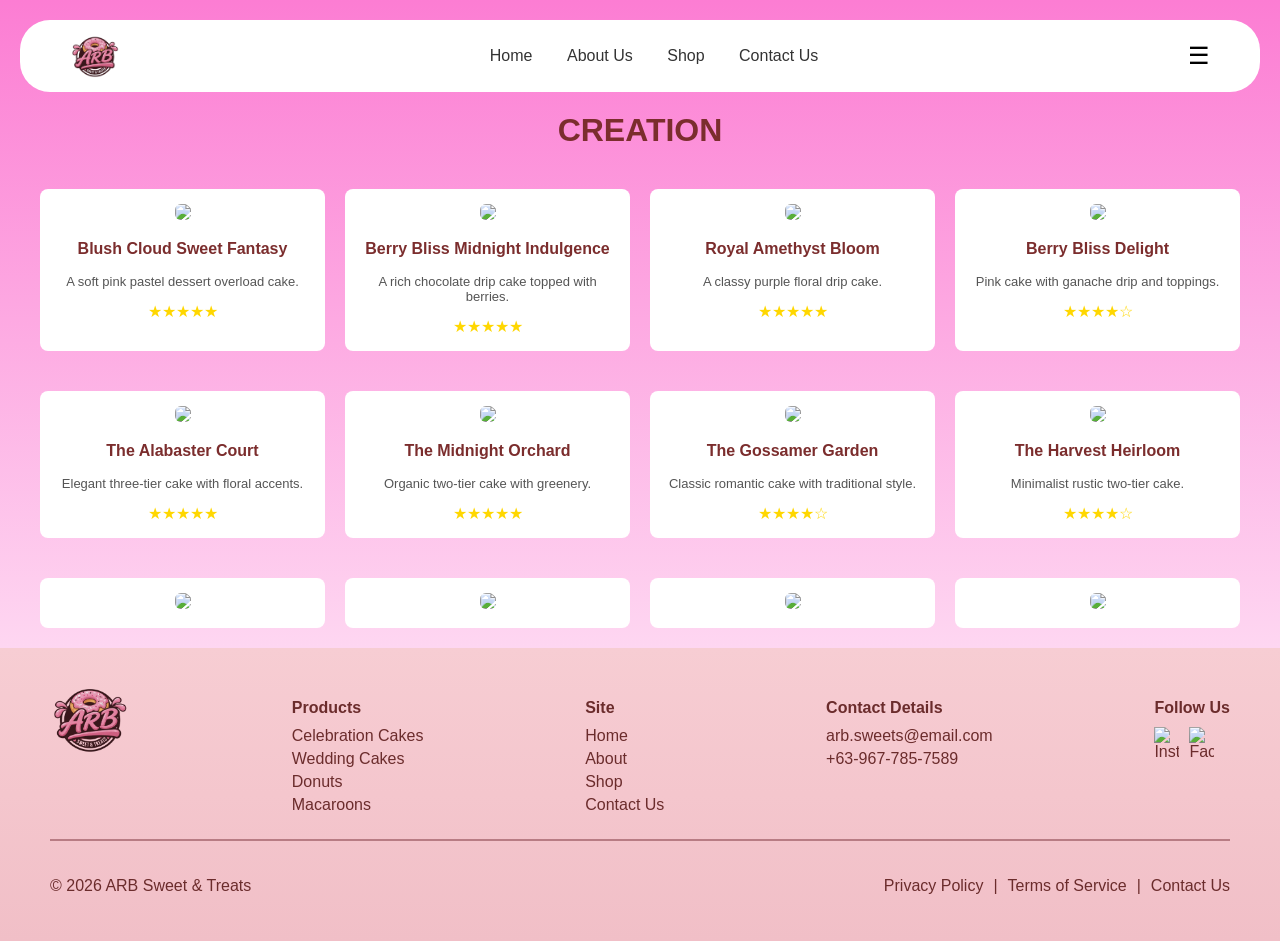
==== cake.html @ 2cc2106b "Add files via upload" ====
<!DOCTYPE html>
<html lang="en">
<head>
<meta charset="UTF-8">
<meta name="viewport" content="width=device-width, initial-scale=1.0">
<title>ARB Sweet & Treats</title>
<link rel="stylesheet" href="cake.css">
</head>
<body>
<header>
    <img src="Logo-2-.png" class="logo">
    <nav>
        <a href="index.html">Home</a>
        <a href="#">About Us</a>
        <a href="#">Shop</a>
        <a href="#">Contact Us</a>
    </nav>
    <div class="menu">☰</div>
</header>
<h2 class="section-title">CREATION</h2>
<div class="grid">
    <div class="card">
        <img src="cake1.jpg">
        <h3>Blush Cloud Sweet Fantasy</h3>
        <p>A soft pink pastel dessert overload cake.</p>
        <div class="stars">★★★★★</div>
    </div>
    <div class="card">
        <img src="cake2.jpg">
        <h3>Berry Bliss Midnight Indulgence</h3>
        <p>A rich chocolate drip cake topped with berries.</p>
        <div class="stars">★★★★★</div>
    </div>
    <div class="card">
        <img src="cake3.jpg">
        <h3>Royal Amethyst Bloom</h3>
        <p>A classy purple floral drip cake.</p>
        <div class="stars">★★★★★</div>
    </div>
    <div class="card">
        <img src="cake4.jpg">
        <h3>Berry Bliss Delight</h3>
        <p>Pink cake with ganache drip and toppings.</p>
        <div class="stars">★★★★☆</div>
    </div>
</div>
<div class="grid">
    <div class="card">
        <img src="cake5.jpg">
        <h3>The Alabaster Court</h3>
        <p>Elegant three-tier cake with floral accents.</p>
        <div class="stars">★★★★★</div>
    </div>
    <div class="card">
        <img src="cake6.jpg">
        <h3>The Midnight Orchard</h3>
        <p>Organic two-tier cake with greenery.</p>
        <div class="stars">★★★★★</div>
    </div>
    <div class="card">
        <img src="cake7.jpg">
        <h3>The Gossamer Garden</h3>
        <p>Classic romantic cake with traditional style.</p>
        <div class="stars">★★★★☆</div>
    </div>
    <div class="card">
        <img src="cake8.jpg">
        <h3>The Harvest Heirloom</h3>
        <p>Minimalist rustic two-tier cake.</p>
        <div class="stars">★★★★☆</div>
    </div>
</div>
<div class="grid">
    <div class="card"><img src="cake9.jpg"></div>
    <div class="card"><img src="cake10.jpg"></div>
    <div class="card"><img src="cake11.jpg"></div>
    <div class="card"><img src="cake12.jpg"></div>
</div>
<footer class="footer">
    <div class="footer-container">
        <div class="footer-logo">
            <img src="Logo-2-.png" alt="ARB Logo">
        </div>
        <div class="footer-col">
            <h4>Products</h4>
            <p>Celebration Cakes</p>
            <p>Wedding Cakes</p>
            <p>Donuts</p>
            <p>Macaroons</p>
        </div>
        <div class="footer-col">
            <h4>Site</h4>
            <p>Home</p>
            <p>About</p>
            <p>Shop</p>
            <p>Contact Us</p>
        </div>
        <div class="footer-col">
            <h4>Contact Details</h4>
            <p>arb.sweets@email.com</p>
            <p>+63-967-785-7589</p>
        </div>
        <div class="footer-col">
            <h4>Follow Us</h4>
            <div class="social-icons">
                <img src="instagram.png" alt="Instagram">
                <img src="facebook.png" alt="Facebook">
            </div>
        </div>
    </div>
    <hr>
    <div class="footer-bottom">
        <p>© 2026 ARB Sweet & Treats</p>
        <div class="links">
            <span>Privacy Policy</span>
            <span>|</span>
            <span>Terms of Service</span>
            <span>|</span>
            <span>Contact Us</span>
        </div>
    </div>
</footer>
</body>
</html>
---- cake.css ----
body {
    margin: 0;
    font-family: Arial, sans-serif;
    background: linear-gradient(#fc7dd3, #ffffff);
}

header {
    position: sticky;
    top: 0;
    z-index: 1000;

    display:flex;
    justify-content:space-between;
    align-items:center;
    padding:10px 50px;
    background:white;
    border-radius:30px;
    margin:20px;
}

.logo {
    width: 50px;
}

nav a {
    margin: 0 15px;
    text-decoration: none;
    color: #333;
    font-weight: 500;
}

.menu {
    font-size: 24px;
    cursor: pointer;
}

.section-title {
    text-align: center;
    font-size: 32px;
    color: #7b2d2d;
    margin: 20px 0;
    font-weight: bold;
}

.grid {
    display: grid;
    grid-template-columns: repeat(4, 1fr);
    gap: 20px;
    padding: 20px 40px;
}

.card {
    background: #fff;
    padding: 15px;
    text-align: center;
    border-radius: 8px;
}

.card img {
    width: 100%;
    border-radius: 6px;
}

.card h3 {
    color: #7b2d2d;
    font-size: 16px;
}

.card p {
    font-size: 13px;
    color: #555;
}

.stars {
    color: gold;
    margin-top: 5px;
}

.footer{
    background: linear-gradient(#f7cdd3, #f1bfc7);
    padding: 30px 50px;
    color: #6b2c2c;
    font-family: 'Segoe UI', sans-serif;
}

.footer-container{
    display: flex;
    justify-content: space-between;
    align-items: flex-start;
    flex-wrap: wrap;
    gap: 30px;
}

.footer-logo img{
    width: 80px;
}

.footer-col h4{
    margin-bottom: 10px;
    font-size: 16px;
}

.footer-col p{
    margin: 5px 0;
    cursor: pointer;
}

.footer-col p:hover{
    text-decoration: underline;
}

.social-icons{
    display: flex;
    gap: 10px;
}

.social-icons img{
    width: 25px;
    cursor: pointer;
}

footer hr{
    margin: 20px 0;
    border: 0.5px solid #b87c84;
}

.footer-bottom{
    display: flex;
    justify-content: space-between;
    align-items: center;
    flex-wrap: wrap;
}

.footer-bottom .links{
    display: flex;
    gap: 10px;
}
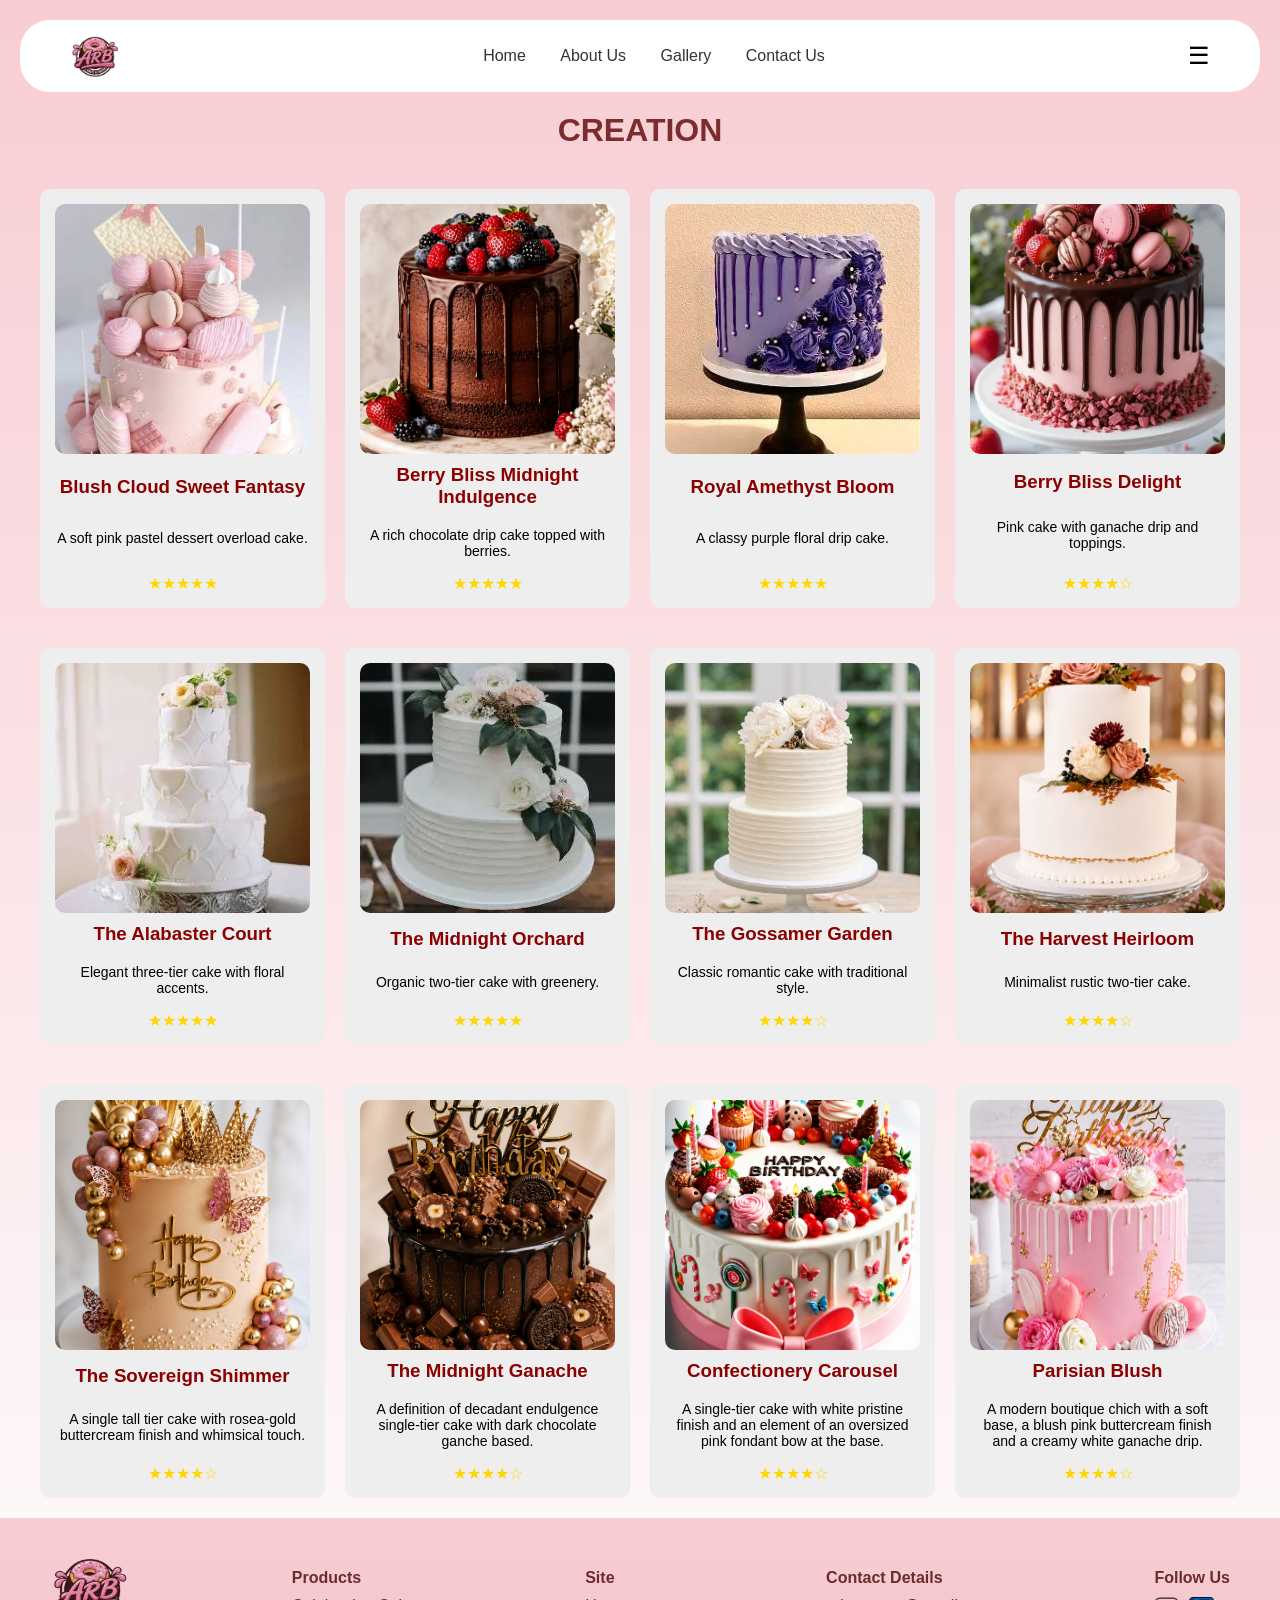
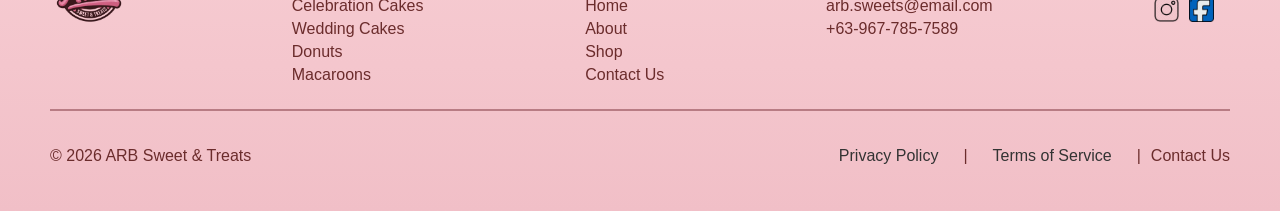
==== commit 1b7cab80: "Add files via upload" ====
--- a/cake.html
+++ b/cake.html
@@ -5,40 +5,41 @@
 <meta name="viewport" content="width=device-width, initial-scale=1.0">
 <title>ARB Sweet & Treats</title>
 <link rel="stylesheet" href="cake.css">
+<link rel="icon" type="image/x-icon" href="Logo-2-.png">
 </head>
 <body>
 <header>
     <img src="Logo-2-.png" class="logo">
     <nav>
         <a href="index.html">Home</a>
-        <a href="#">About Us</a>
-        <a href="#">Shop</a>
-        <a href="#">Contact Us</a>
+        <a href="aboutus.html">About Us</a>
+        <a href="gallery.html">Gallery</a>
+        <a href="contactus.html">Contact Us</a>
     </nav>
     <div class="menu">☰</div>
 </header>
 <h2 class="section-title">CREATION</h2>
 <div class="grid">
     <div class="card">
-        <img src="cake1.jpg">
+        <img src="cake1.jpg" class="photo">
         <h3>Blush Cloud Sweet Fantasy</h3>
         <p>A soft pink pastel dessert overload cake.</p>
         <div class="stars">★★★★★</div>
     </div>
     <div class="card">
-        <img src="cake2.jpg">
+        <img src="cake2.png" class="photo">
         <h3>Berry Bliss Midnight Indulgence</h3>
         <p>A rich chocolate drip cake topped with berries.</p>
         <div class="stars">★★★★★</div>
     </div>
     <div class="card">
-        <img src="cake3.jpg">
+        <img src="cake3.jpg" class="photo">
         <h3>Royal Amethyst Bloom</h3>
         <p>A classy purple floral drip cake.</p>
         <div class="stars">★★★★★</div>
     </div>
     <div class="card">
-        <img src="cake4.jpg">
+        <img src="cake4.jpg" class="photo">
         <h3>Berry Bliss Delight</h3>
         <p>Pink cake with ganache drip and toppings.</p>
         <div class="stars">★★★★☆</div>
@@ -46,35 +47,55 @@
 </div>
 <div class="grid">
     <div class="card">
-        <img src="cake5.jpg">
+        <img src="cake5.jpg" class="photo">
         <h3>The Alabaster Court</h3>
         <p>Elegant three-tier cake with floral accents.</p>
         <div class="stars">★★★★★</div>
     </div>
     <div class="card">
-        <img src="cake6.jpg">
+        <img src="cake6.jpg" class="photo">
         <h3>The Midnight Orchard</h3>
         <p>Organic two-tier cake with greenery.</p>
         <div class="stars">★★★★★</div>
     </div>
     <div class="card">
-        <img src="cake7.jpg">
+        <img src="cake7.jpg" class="photo">
         <h3>The Gossamer Garden</h3>
         <p>Classic romantic cake with traditional style.</p>
         <div class="stars">★★★★☆</div>
     </div>
     <div class="card">
-        <img src="cake8.jpg">
+        <img src="cake8.png" class="photo">
         <h3>The Harvest Heirloom</h3>
         <p>Minimalist rustic two-tier cake.</p>
         <div class="stars">★★★★☆</div>
     </div>
 </div>
 <div class="grid">
-    <div class="card"><img src="cake9.jpg"></div>
-    <div class="card"><img src="cake10.jpg"></div>
-    <div class="card"><img src="cake11.jpg"></div>
-    <div class="card"><img src="cake12.jpg"></div>
+    <div class="card">
+        <img src="cake9.png" class="photo">
+        <h3>The Sovereign Shimmer</h3>
+        <p>A single tall tier cake with rosea-gold buttercream finish and whimsical touch.</p>
+        <div class="stars">★★★★☆</div>
+    </div>
+    <div class="card">
+        <img src="cake10.png" class="photo">
+        <h3>The Midnight Ganache</h3>
+        <p>A definition of decadant endulgence single-tier cake with dark chocolate ganche based.</p>
+        <div class="stars">★★★★☆</div>
+    </div>
+    <div class="card">
+        <img src="cake11.png" class="photo">
+        <h3>Confectionery Carousel</h3>
+        <p>A single-tier cake with white pristine finish and an element of an oversized pink fondant bow at the base.</p>
+        <div class="stars">★★★★☆</div>
+    </div>
+    <div class="card">
+        <img src="cake12.png" class="photo">
+        <h3>Parisian Blush</h3>
+        <p>A modern boutique chich with a soft base, a blush pink buttercream finish and a creamy white ganache drip.</p>
+        <div class="stars">★★★★☆</div>
+    </div>
 </div>
 <footer class="footer">
     <div class="footer-container">
@@ -102,9 +123,13 @@
         </div>
         <div class="footer-col">
             <h4>Follow Us</h4>
-            <div class="social-icons">
-                <img src="instagram.png" alt="Instagram">
+            <div class="social-icons"> 
+            <a href="https://www.instagram.com/arb.sweet.and.treats?igsh=MXdydmw1b2JwcTBnaw%3D%3D&utm_source=qr">
+                <img src="isnta.png" alt="Instagram" >
+            </a>
+            <a href="https://www.facebook.com/profile.php?id=61589173345510&rdid=NJDSo0jRx32XbYzb&share_url=https%3A%2F%2Fwww.facebook.com%2Fshare%2F1E2B8cwtdo#">
                 <img src="facebook.png" alt="Facebook">
+            </a>
             </div>
         </div>
     </div>
@@ -112,9 +137,13 @@
     <div class="footer-bottom">
         <p>© 2026 ARB Sweet & Treats</p>
         <div class="links">
+            <a href="privacy.html" class="links-term">
             <span>Privacy Policy</span>
+            </a>
             <span>|</span>
+            <a href="terms.html" class="links-term">
             <span>Terms of Service</span>
+            </a>
             <span>|</span>
             <span>Contact Us</span>
         </div>
--- a/cake.css
+++ b/cake.css
@@ -1,7 +1,7 @@
 body {
     margin: 0;
     font-family: Arial, sans-serif;
-    background: linear-gradient(#fc7dd3, #ffffff);
+    background: linear-gradient(#f7cdd3, #ffffff);
 }
 
 header {
@@ -50,25 +50,31 @@
 }
 
 .card {
-    background: #fff;
-    padding: 15px;
-    text-align: center;
-    border-radius: 8px;
+  background: #eee;
+  padding: 15px;
+  border-radius: 10px;
+  text-align: center;
+
+  display: flex;
+  flex-direction: column;
+  justify-content: space-between;
 }
 
 .card img {
-    width: 100%;
-    border-radius: 6px;
+  width: 100%;
+  height: 250px;        
+  object-fit: cover;    
+  border-radius: 10px;
 }
 
 .card h3 {
-    color: #7b2d2d;
-    font-size: 16px;
+  margin: 10px 0 5px;
+  color: #8b0000;
 }
 
 .card p {
-    font-size: 13px;
-    color: #555;
+  font-size: 14px;
+  margin-bottom: 10px;
 }
 
 .stars {
@@ -134,4 +140,11 @@
 .footer-bottom .links{
     display: flex;
     gap: 10px;
+}
+
+.links-term {
+    margin: 0 15px;
+    text-decoration: none;
+    color: #333;
+    font-weight: 500;
 }
